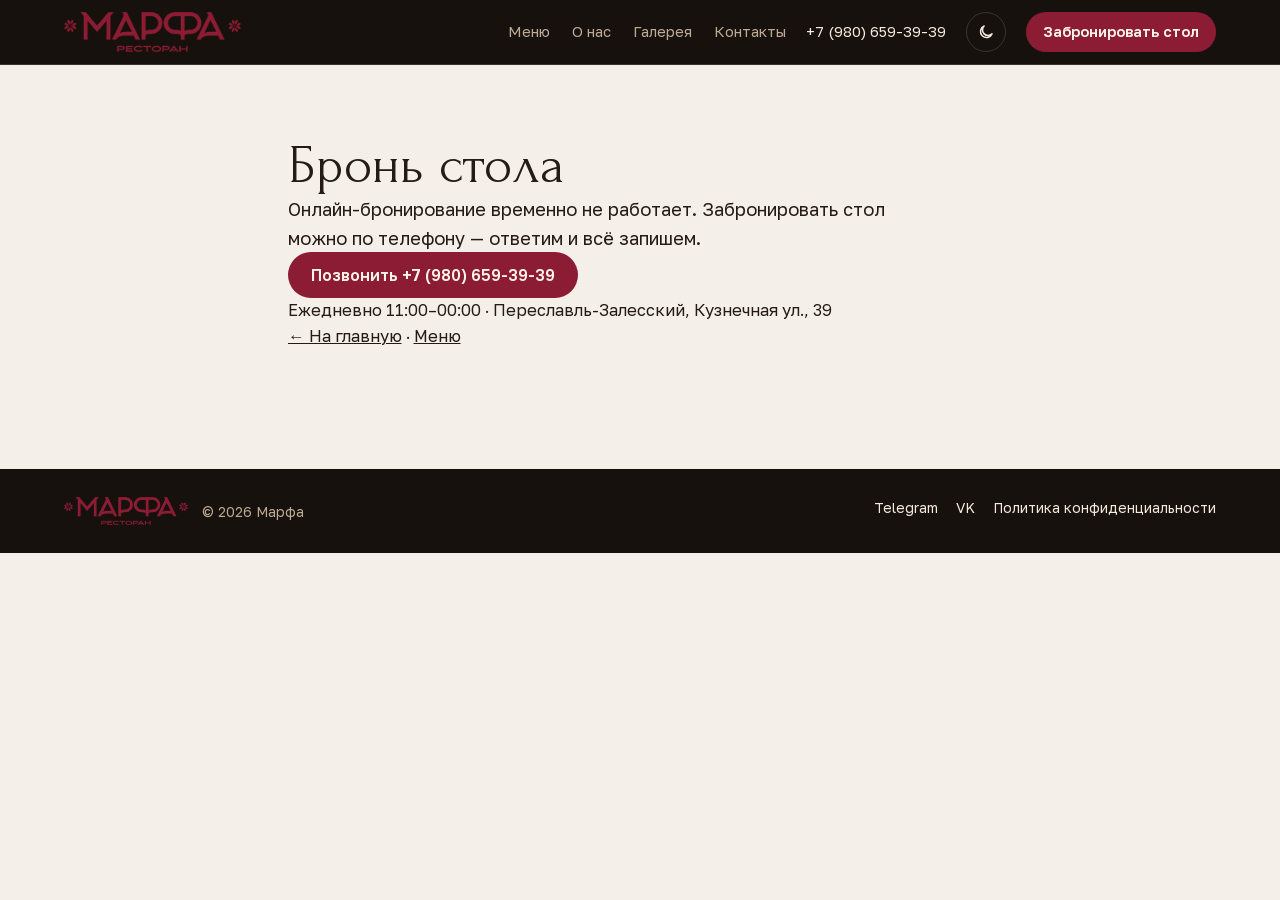
==== booking/index.html @ 9d254a79 "Временная статическая версия marfapro.ru (сервер Beget недоступен) Co-Authored-By: Claude Opus 5.5 <" ====
<!doctype html>
<html lang="ru" data-src="direct">
<head>
<meta charset="utf-8">
<meta name="viewport" content="width=device-width, initial-scale=1, viewport-fit=cover">
<title>Бронь стола — Марфа</title>
<meta name="description" content="Как ресторан «Марфа» обрабатывает персональные данные гостей при бронировании столов на сайте marfapro.ru.">
<link rel="canonical" href="https://marfapro.ru/privacy">
<meta property="og:type" content="restaurant">
<meta property="og:site_name" content="Марфа">
<meta property="og:title" content="Политика обработки персональных данных — «Марфа»">
<meta property="og:description" content="Как ресторан «Марфа» обрабатывает персональные данные гостей при бронировании столов на сайте marfapro.ru.">
<meta property="og:image" content="https://marfapro.ru/static/img/og-restoran.jpg">
<meta property="og:image:width" content="1200">
<meta property="og:image:height" content="630">
<meta property="og:locale" content="ru_RU">
<meta name="twitter:card" content="summary_large_image">
<meta name="theme-color" content="#17110d">
<link rel="icon" type="image/png" sizes="32x32" href="/icons/favicon-32.png">
<link rel="apple-touch-icon" href="/icons/apple-touch-icon.png">
<link rel="preload" href="/static/fonts/Forum-cyrillic.woff2" as="font" type="font/woff2" crossorigin>
<link rel="stylesheet" href="/static/fonts/fonts.css">
<link rel="stylesheet" href="/static/site.css?v=1792269939">
<script>try { const t = localStorage.getItem('marfa-theme'); if (t) document.documentElement.dataset.theme = t; } catch (e) {}</script>
</head>
<body>
<header class="top">
  <div class="wrap">
    <a class="logo" href="/" aria-label="Ресторан Марфа — на главную"><img src="/static/img/logo-restoran-brand-96.png" srcset="/static/img/logo-restoran-brand-96.png 1x, /static/img/logo-restoran-brand-192.png 2x" alt="Ресторан Марфа" width="177" height="40"></a>
    <nav class="nav" aria-label="Разделы">
<a href="/menu">Меню</a>      <a href="/#about">О нас</a>
      <a href="/#gallery">Галерея</a>
      <a href="/#contacts">Контакты</a>
    </nav>
    <a class="phone" href="tel:+79806593939">+7 (980) 659-39-39</a>
    <button type="button" class="theme-btn" id="theme-btn" aria-label="Сменить тему: светлая или тёмная" title="Светлая / тёмная тема">
      <svg class="i-sun" viewBox="0 0 24 24" width="18" height="18" aria-hidden="true"><circle cx="12" cy="12" r="4.5" fill="none" stroke="currentColor" stroke-width="2"/><path d="M12 2v2.5M12 19.5V22M2 12h2.5M19.5 12H22M4.9 4.9l1.8 1.8M17.3 17.3l1.8 1.8M4.9 19.1l1.8-1.8M17.3 6.7l1.8-1.8" stroke="currentColor" stroke-width="2" stroke-linecap="round"/></svg>
      <svg class="i-moon" viewBox="0 0 24 24" width="18" height="18" aria-hidden="true"><path d="M20 14.5A8 8 0 1 1 9.5 4a6.5 6.5 0 0 0 10.5 10.5z" fill="none" stroke="currentColor" stroke-width="2" stroke-linejoin="round"/></svg>
    </button>
    <a class="btn btn-brand" href="/booking"><span class="b-long">Забронировать стол</span><span class="b-short">Бронь стола</span></a>
  </div>
  <nav class="subnav" aria-label="Разделы">
<a href="/menu">Меню</a>    <a href="/#about">О нас</a>
    <a href="/#gallery">Галерея</a>
    <a href="/#contacts">Контакты</a>
    <a href="tel:+79806593939">Позвонить</a>
  </nav>
</header>
<main class="wrap page"><div style="max-width:640px;padding:24px 0 48px">
<h1>Бронь стола</h1>
<p style="font-size:1.15em">Онлайн-бронирование временно не работает. Забронировать стол можно по телефону — ответим и всё запишем.</p>
<p><a class="btn btn-brand" href="tel:+79806593939">Позвонить +7 (980) 659-39-39</a></p>
<p>Ежедневно 11:00–00:00 · Переславль-Залесский, Кузнечная ул., 39</p>
<p><a href="/">← На главную</a> · <a href="/menu">Меню</a></p>
</div></main>
<script>
  // Светлая / тёмная тема: выбор хранится на устройстве (общий с кабинетом), без выбора — как в системе
  (function () {
    const KEY = 'marfa-theme', root = document.documentElement, btn = document.getElementById('theme-btn');
    const sys = matchMedia('(prefers-color-scheme: dark)');
    const dark = () => root.dataset.theme ? root.dataset.theme === 'dark' : sys.matches;
    const sync = () => { btn.classList.toggle('is-dark', dark()); btn.setAttribute('aria-pressed', String(dark())); };
    btn.addEventListener('click', () => {
      const t = dark() ? 'light' : 'dark';
      root.dataset.theme = t;
      try { localStorage.setItem(KEY, t); } catch (e) {}
      sync();
    });
    sys.addEventListener('change', sync);
    sync();
  })();
</script>
<script>
  // Меню кабинета под именем: закрывается по клику мимо и по Esc
  (function () {
    const m = document.getElementById('me-menu'); if (!m) return;
    document.addEventListener('click', (e) => { if (m.open && !m.contains(e.target)) m.open = false; });
    document.addEventListener('keydown', (e) => { if (e.key === 'Escape' && m.open) { m.open = false; m.querySelector('summary').focus(); } });
  })();
</script>
<script>
  // Откуда пришёл гость (метки UTM и группа источника): запоминаем на время визита во вкладке и добавляем к ссылкам на бронь,
  // чтобы на странице «Источники» было видно, откуда пришла заявка. Модуль брони эти параметры не читает.
  (function () {
    const KEYS = ['utm_source', 'utm_medium', 'utm_campaign'];
    let tags = null, src = document.documentElement.dataset.src || '';
    try {
      const q = new URLSearchParams(location.search);
      if (q.get('utm_source')) { tags = {}; KEYS.forEach(k => { if (q.get(k)) tags[k] = q.get(k); }); sessionStorage.setItem('marfa-utm', JSON.stringify(tags)); }
      else if (!src) tags = JSON.parse(sessionStorage.getItem('marfa-utm') || 'null');
      if (src) { sessionStorage.setItem('marfa-src', src); if (!q.get('utm_source')) sessionStorage.removeItem('marfa-utm'); }
      else src = sessionStorage.getItem('marfa-src') || '';
      // Сразу на странице брони: источник — в адрес страницы (без перезагрузки), чтобы заявка его знала
      if (src && location.pathname === '/booking' && !q.get('src')) { q.set('src', src); history.replaceState(null, '', '/booking?' + q); }
    } catch (e) {}
    const p = new URLSearchParams(tags || {});
    if (src) p.set('src', src);
    if (![...p].length) return;
    document.querySelectorAll('a[href="/booking"]').forEach(a => { a.href = '/booking?' + p; });
  })();
</script>
<footer class="foot">
  <div class="wrap">
    <span class="foot-brand"><img src="/static/img/logo-restoran-brand-96.png" alt="Ресторан Марфа" width="124" height="28" loading="lazy">© 2026 Марфа</span>
    <nav aria-label="Ссылки">
<a href="https://t.me/marfa_pz" rel="noopener" target="_blank">Telegram</a><a href="https://vk.ru/marfa_pz" rel="noopener" target="_blank">VK</a>      <a href="/privacy">Политика конфиденциальности</a>
    </nav>
  </div>
</footer>
</body>
</html>
---- static/fonts/fonts.css ----
/* Шрифты хранятся на нашем сервере: быстрее, и адреса посетителей не уходят в Google */
@font-face { font-family: 'Forum'; font-style: normal; font-weight: 400; font-display: swap; src: url(/static/fonts/Forum-cyrillic.woff2) format('woff2'); unicode-range: U+0301, U+0400-045F, U+0490-0491, U+04B0-04B1, U+2116; }
@font-face { font-family: 'Forum'; font-style: normal; font-weight: 400; font-display: swap; src: url(/static/fonts/Forum-latin.woff2) format('woff2'); unicode-range: U+0000-00FF, U+0131, U+0152-0153, U+02BB-02BC, U+02C6, U+02DA, U+02DC, U+0304, U+0308, U+0329, U+2000-206F, U+20AC, U+2122, U+2191, U+2193, U+2212, U+2215, U+FEFF, U+FFFD; }
@font-face { font-family: 'Golos Text'; font-style: normal; font-weight: 400 700; font-display: swap; src: url(/static/fonts/GolosText-cyrillic.woff2) format('woff2'); unicode-range: U+0301, U+0400-045F, U+0490-0491, U+04B0-04B1, U+2116; }
@font-face { font-family: 'Golos Text'; font-style: normal; font-weight: 400 700; font-display: swap; src: url(/static/fonts/GolosText-latin.woff2) format('woff2'); unicode-range: U+0000-00FF, U+0131, U+0152-0153, U+02BB-02BC, U+02C6, U+02DA, U+02DC, U+0304, U+0308, U+0329, U+2000-206F, U+20AC, U+2122, U+2191, U+2193, U+2212, U+2215, U+FEFF, U+FFFD; }
---- static/site.css ----
/* Публичный сайт «Марфа». Тёплая «печная» гамма вокруг бордового из значка, светлая и тёмная темы. */
:root {
  --bg: #f4efe8; --surface: #fffbf5; --sunk: #ebe3d8; --fg: #241b15; --muted: #74675a; --line: #e0d5c7;
  --brand: #8c1c34; --brand-ink: #fbf3ea; --brass: #94702f;
  --ink: #17110d; --ink-2: #221913; --ink-fg: #f3e9dc; --ink-muted: #bcaa94; --ink-line: rgba(243, 233, 220, .16);
  --font-display: "Forum", "Times New Roman", serif;
  --font-body: "Golos Text", -apple-system, "Segoe UI", Roboto, Arial, sans-serif;
  --r: 12px;
  --gutter: max(16px, env(safe-area-inset-left, 0px));
  --gutter-r: max(16px, env(safe-area-inset-right, 0px));
  color-scheme: light;
}
@media (prefers-color-scheme: dark) { :root:not([data-theme="light"]) {
  --bg: #13100d; --surface: #1c1713; --sunk: #251f19; --fg: #efe5d8; --muted: #a8998a; --line: #342b23;
  --brand: #d66b7e; --brand-ink: #1a110e; --brass: #cfa65f; color-scheme: dark; } }
:root[data-theme="dark"] {
  --bg: #13100d; --surface: #1c1713; --sunk: #251f19; --fg: #efe5d8; --muted: #a8998a; --line: #342b23;
  --brand: #d66b7e; --brand-ink: #1a110e; --brass: #cfa65f; color-scheme: dark; }

*, *::before, *::after { box-sizing: border-box; }
html { -webkit-text-size-adjust: 100%; scroll-behavior: smooth; scroll-padding-top: 5rem; }
body { margin: 0; background: var(--bg); color: var(--fg); font-family: var(--font-body); font-size: 16px; line-height: 1.55; }
img { max-width: 100%; display: block; }
[hidden] { display: none !important; }
a { color: inherit; }
h1, h2, h3 { font-family: var(--font-display); font-weight: 400; margin: 0; text-wrap: balance; letter-spacing: .005em; line-height: 1.08; }
p { margin: 0; }
:focus-visible { outline: 2px solid var(--brass); outline-offset: 3px; border-radius: 4px; }
.wrap { max-width: 74rem; margin-inline: auto; padding-left: var(--gutter); padding-right: var(--gutter-r); }
.eyebrow { font-size: 12.5px; letter-spacing: .16em; text-transform: uppercase; color: var(--brass); font-weight: 600; }
.muted { color: var(--muted); }
@media (prefers-reduced-motion: reduce) { html { scroll-behavior: auto; } * { transition: none !important; animation: none !important; } }

/* Кнопки */
.btn { display: inline-flex; align-items: center; justify-content: center; gap: 8px; min-height: 46px; padding: 0 22px; border-radius: 999px;
  border: 1px solid transparent; font: inherit; font-weight: 600; font-size: 15.5px; text-decoration: none; cursor: pointer; white-space: nowrap; }
.btn-brand { background: #8c1c34; color: #fbf3ea; }
.btn-brand:hover { background: #a3233f; }
.btn-ghost { border-color: var(--ink-line); color: var(--ink-fg); }
.btn-ghost:hover { border-color: var(--ink-muted); }
.btn-line { border-color: var(--line); color: var(--fg); background: var(--surface); }
.btn-line:hover { border-color: var(--muted); }

/* Шапка */
.top { position: sticky; top: 0; z-index: 30; background: var(--ink); color: var(--ink-fg); padding-top: env(safe-area-inset-top, 0px);
  border-bottom: 1px solid var(--ink-line); }
.top .wrap { display: flex; align-items: center; gap: 20px; min-height: 64px; }
.logo { display: inline-flex; align-items: center; flex: none; }
.logo img { height: 40px; width: auto; }
@media (max-width: 26rem) { .logo img { height: 30px; } }
.nav { display: flex; gap: 22px; margin-left: auto; font-size: 15px; }
.nav a { color: var(--ink-muted); text-decoration: none; }
.nav a:hover, .nav a[aria-current="page"] { color: var(--ink-fg); }
.top .phone { color: var(--ink-fg); text-decoration: none; font-variant-numeric: tabular-nums; white-space: nowrap; font-size: 15px; }
.top .btn { min-height: 40px; padding: 0 16px; font-size: 14.5px; }
.subnav { display: none; }
@media (max-width: 56rem) {
  .nav, .top .phone { display: none; }
  .top .btn { margin-left: auto; }
  .subnav { display: flex; gap: 6px; overflow-x: auto; padding: 0 var(--gutter-r) 10px var(--gutter); scrollbar-width: none; }
  .subnav::-webkit-scrollbar { display: none; }
  .subnav a { flex: none; color: var(--ink-muted); text-decoration: none; font-size: 14px; padding: 5px 12px; border: 1px solid var(--ink-line); border-radius: 999px; }
  .subnav a[aria-current="page"] { color: var(--ink-fg); border-color: var(--ink-muted); }
}

/* Первый экран */
.hero { background: var(--ink); color: var(--ink-fg); }
.hero .wrap { display: grid; grid-template-columns: minmax(0, 1fr) minmax(0, 1.05fr); gap: 40px; align-items: center; padding-block: 44px 56px; }
.hero h1 { font-size: clamp(42px, 6.2vw, 76px); margin-top: 14px; }
.hero .lead { color: var(--ink-muted); font-size: 18px; max-width: 32ch; margin-top: 16px; }
.hero .actions { display: flex; gap: 10px; flex-wrap: wrap; margin-top: 26px; }
.facts { display: flex; flex-wrap: wrap; gap: 14px 30px; margin-top: 32px; padding-top: 22px; border-top: 1px solid var(--ink-line); font-size: 13.5px; color: var(--ink-muted); }
.facts b { display: block; font-family: var(--font-display); font-weight: 400; font-size: 24px; color: var(--ink-fg); line-height: 1.2; font-variant-numeric: tabular-nums; }
.collage { display: grid; grid-template-columns: 1.25fr 1fr; grid-template-rows: 1fr 1fr; gap: 12px; aspect-ratio: 1 / 1; max-width: 100%; }
.collage figure { margin: 0; overflow: hidden; border-radius: var(--r); background: var(--ink-2); }
.collage figure:first-child { grid-row: 1 / 3; }
.collage img { width: 100%; height: 100%; object-fit: cover; }
@media (max-width: 56rem) {
  .hero .wrap { grid-template-columns: 1fr; gap: 28px; padding-block: 28px 36px; }
  .collage { aspect-ratio: 4 / 3; }
}

/* Секции */
.section { padding-block: 64px; }
.section + .section { padding-top: 0; }
.section-head { display: flex; justify-content: space-between; align-items: end; gap: 16px 24px; flex-wrap: wrap; margin-bottom: 26px; }
.section-head h2 { font-size: clamp(32px, 4.4vw, 50px); margin-top: 8px; }
@media (max-width: 40rem) { .section { padding-block: 44px; } }

/* Хиты */
.hits { display: grid; grid-template-columns: repeat(3, minmax(0, 1fr)); gap: 18px; }
.hit { display: grid; gap: 12px; }
.hit figure { margin: 0; overflow: hidden; border-radius: var(--r); aspect-ratio: 4 / 5; background: var(--sunk); }
.hit img { width: 100%; height: 100%; object-fit: cover; transition: transform .6s ease; }
.hit:hover img { transform: scale(1.03); }
.hit h3 { font-size: 26px; }
.hit .price { color: var(--muted); font-variant-numeric: tabular-nums; }
@media (max-width: 40rem) {
  .hits { grid-auto-flow: column; grid-template-columns: none; grid-auto-columns: 72%; overflow-x: auto; scroll-snap-type: x mandatory;
    margin-right: calc(-1 * var(--gutter-r)); padding-right: var(--gutter-r); scrollbar-width: none; }
  .hits::-webkit-scrollbar { display: none; }
  .hit { scroll-snap-align: start; }
}

/* О ресторане */
.about { display: grid; grid-template-columns: minmax(0, 1.1fr) minmax(0, 1fr); gap: 40px; align-items: center; }
.about .text { display: grid; gap: 18px; }
.about .text p { font-size: 18px; max-width: 46ch; }
.about figure { margin: 0; border-radius: var(--r); overflow: hidden; aspect-ratio: 4 / 5; max-height: 34rem; }
.about figure img { width: 100%; height: 100%; object-fit: cover; }
.tags { display: flex; flex-wrap: wrap; gap: 8px; }
.tags span { border: 1px solid var(--line); background: var(--surface); border-radius: 999px; padding: 6px 14px; font-size: 14px; }
@media (max-width: 56rem) { .about { grid-template-columns: 1fr; } .about figure { aspect-ratio: 4 / 3; } }

/* Галерея */
.gallery { display: grid; grid-template-columns: repeat(4, minmax(0, 1fr)); grid-auto-rows: 15rem; gap: 12px; }
.gallery figure { margin: 0; overflow: hidden; border-radius: var(--r); background: var(--sunk); position: relative; }
.gallery figure:nth-child(6n + 1) { grid-column: span 2; grid-row: span 2; }
.gallery img { width: 100%; height: 100%; object-fit: cover; }
.gallery figcaption { position: absolute; left: 0; right: 0; bottom: 0; padding: 24px 12px 10px; font-size: 13.5px; color: #f3e9dc;
  background: linear-gradient(transparent, rgba(0, 0, 0, .55)); }
@media (max-width: 56rem) { .gallery { grid-template-columns: repeat(2, minmax(0, 1fr)); grid-auto-rows: 11rem; } }

/* Контакты */
.contacts { display: grid; grid-template-columns: minmax(0, .9fr) minmax(0, 1.1fr); gap: 28px; align-items: stretch; }
.card { background: var(--surface); border: 1px solid var(--line); border-radius: var(--r); padding: 26px; display: grid; gap: 18px; align-content: start; }
.kv { display: grid; grid-template-columns: 7rem minmax(0, 1fr); gap: 10px 14px; margin: 0; }
.kv dt { color: var(--muted); }
.kv dd { margin: 0; }
.kv a { text-decoration: none; border-bottom: 1px solid var(--line); }
.socials { display: flex; flex-wrap: wrap; gap: 8px; }
.map { min-height: 22rem; border-radius: var(--r); overflow: hidden; border: 1px solid var(--line); background: var(--sunk); }
.map iframe { width: 100%; height: 100%; min-height: 22rem; border: 0; display: block; }
@media (max-width: 56rem) { .contacts { grid-template-columns: 1fr; } }
@media (max-width: 30rem) { .kv { grid-template-columns: 1fr; gap: 2px; } .kv dd { margin-bottom: 10px; } }

/* Меню */
.menu-head { background: var(--ink); color: var(--ink-fg); }
.menu-head .wrap { padding-block: 36px 30px; display: grid; gap: 10px; }
.menu-head h1 { font-size: clamp(40px, 6vw, 64px); }
.menu-head p { color: var(--ink-muted); }
.cats { position: sticky; top: calc(64px + env(safe-area-inset-top, 0px)); z-index: 20; background: var(--bg); border-bottom: 1px solid var(--line); }
.cats .wrap { display: flex; gap: 6px; overflow-x: auto; padding-block: 10px; scrollbar-width: none; }
.cats .wrap::-webkit-scrollbar { display: none; }
.cats a { flex: none; text-decoration: none; padding: 7px 14px; border-radius: 999px; border: 1px solid var(--line); background: var(--surface); font-size: 14.5px; }
.cats a.on { background: var(--fg); color: var(--bg); border-color: var(--fg); }
@media (max-width: 56rem) { .cats { top: calc(104px + env(safe-area-inset-top, 0px)); } }
.menu-cat { padding-block: 40px 8px; scroll-margin-top: 9rem; }
.menu-cat h2 { font-size: clamp(30px, 4vw, 42px); }
.menu-cat .note { color: var(--muted); margin-top: 4px; }
.dishes { display: grid; grid-template-columns: repeat(auto-fill, minmax(min(100%, 16rem), 1fr)); gap: 26px 20px; margin-top: 22px; }
.dish { display: grid; gap: 10px; align-content: start; }
.dish figure { margin: 0; border-radius: var(--r); overflow: hidden; aspect-ratio: 4 / 5; background: var(--sunk); }
.dish img { width: 100%; height: 100%; object-fit: cover; }
.dish .t { display: flex; justify-content: space-between; align-items: baseline; gap: 12px; }
.dish h3 { font-size: 23px; }
.price { font-variant-numeric: tabular-nums; font-weight: 600; white-space: nowrap; }
.dish p { color: var(--muted); font-size: 14.5px; }
.dish .w { color: var(--muted); font-size: 13px; }
@media (max-width: 40rem) {
  .dishes { grid-template-columns: repeat(2, minmax(0, 1fr)); gap: 22px 12px; }
  .dish h3 { font-size: 19px; }
  .dish .t { display: grid; gap: 2px; }
  .dish p { font-size: 13.5px; }
}
.badge { justify-self: start; font-size: 11.5px; letter-spacing: .1em; text-transform: uppercase; color: var(--brass); font-weight: 600; }
.plain { list-style: none; margin: 22px 0 0; padding: 0; display: grid; grid-template-columns: repeat(auto-fill, minmax(min(100%, 22rem), 1fr)); gap: 0 36px; }
.plain li { display: grid; grid-template-columns: minmax(0, 1fr) auto; gap: 2px 16px; padding: 14px 0; border-bottom: 1px solid var(--line); }
.plain b { font-weight: 500; }
.plain p { grid-column: 1 / -1; color: var(--muted); font-size: 14.5px; }

/* Простые страницы */
.page { padding-block: 48px 72px; display: grid; gap: 18px; max-width: 46rem; }
.page h1 { font-size: clamp(36px, 5vw, 54px); }
.page h2 { font-size: 26px; margin-top: 18px; }
.page p, .page li { font-size: 16.5px; }

/* Подвал */
.foot { background: var(--ink); color: var(--ink-muted); font-size: 14px; padding-bottom: env(safe-area-inset-bottom, 0px); }
.foot .wrap { display: flex; justify-content: space-between; gap: 14px 28px; flex-wrap: wrap; padding-block: 28px; }
.foot a { color: var(--ink-fg); text-decoration: none; }
.foot nav { display: flex; gap: 18px; flex-wrap: wrap; }
.foot .legal { flex-basis: 100%; order: 3; font-size: 12.5px; max-width: 70ch; opacity: .85; }
.foot-brand { display: inline-flex; align-items: center; gap: 14px; flex-wrap: wrap; }
.foot-brand img { height: 28px; width: auto; }

/* Бронирование (booking_form.html, booking.js) */
:root { --ok: #2e7a4c; --warn: #9c650f; --bad: #ad3f2c; --info: #2f5fae; }
@media (prefers-color-scheme: dark) { :root:not([data-theme="light"]) { --ok: #6cc28f; --warn: #e0a64a; --bad: #e8826f; --info: #7aa7e8; } }
:root[data-theme="dark"] { --ok: #6cc28f; --warn: #e0a64a; --bad: #e8826f; --info: #7aa7e8; }
.bk { padding-block: 32px 64px; display: grid; gap: 22px; }
.bk-head { display: grid; gap: 8px; max-width: 46rem; }
.bk-head h1 { font-size: clamp(36px, 5vw, 54px); }
.bk-note { background: var(--sunk); border-radius: var(--r); padding: 10px 14px; font-size: 14px; }
.bk-grid { display: grid; grid-template-columns: minmax(0, 1fr) 20rem; gap: 20px; align-items: start; }
.bk-main { display: grid; gap: 16px; min-width: 0; }
.bk-card { background: var(--surface); border: 1px solid var(--line); border-radius: var(--r); padding: 20px; display: grid; gap: 16px; min-width: 0; }
.bk-card h2 { font-size: 26px; }
.bk-row { display: flex; justify-content: space-between; align-items: baseline; gap: 8px 16px; flex-wrap: wrap; }
.bk-field { display: grid; gap: 7px; min-width: 0; }
.bk-label { font-size: 13.5px; color: var(--muted); font-weight: 500; }
.bk-days { display: flex; gap: 6px; overflow-x: auto; padding-bottom: 4px; scrollbar-width: thin; }
.bk-day { flex: none; width: 3.6rem; border: 1px solid var(--line); background: var(--bg); color: var(--fg); border-radius: 10px; padding: 7px 0; line-height: 1.2; font: inherit; cursor: pointer; }
.bk-day small { display: block; font-size: 11.5px; color: var(--muted); }
.bk-day b { font-size: 18px; font-weight: 600; }
.bk-day[aria-checked="true"] { background: var(--brand); border-color: var(--brand); color: var(--brand-ink); }
.bk-day[aria-checked="true"] small { color: inherit; opacity: .85; }
.bk-stepper { display: inline-flex; align-items: center; border: 1px solid var(--line); border-radius: 999px; overflow: hidden; justify-self: start; }
.bk-stepper button { width: 46px; height: 44px; border: 0; background: var(--bg); color: var(--fg); font-size: 20px; cursor: pointer; }
.bk-stepper button:disabled { opacity: .35; cursor: default; }
.bk-stepper output { min-width: 6.5rem; text-align: center; font-weight: 600; }
.bk-slots { display: grid; grid-template-columns: repeat(auto-fill, minmax(4.6rem, 1fr)); gap: 6px; }
.bk-slots p { grid-column: 1 / -1; }
.bk-slot { border: 1px solid var(--line); background: var(--bg); color: var(--fg); border-radius: 9px; padding: 9px 0; font: inherit; font-variant-numeric: tabular-nums; cursor: pointer; }
.bk-slot:disabled { opacity: .4; text-decoration: line-through; cursor: not-allowed; }
.bk-slot[aria-checked="true"] { background: var(--brand); border-color: var(--brand); color: var(--brand-ink); font-weight: 600; }
.bk-legend { display: flex; gap: 14px; flex-wrap: wrap; font-size: 13px; color: var(--muted); }
.bk-legend i { display: inline-block; width: 11px; height: 11px; border-radius: 3px; margin-right: 5px; vertical-align: -1px; }
.lg-free { border: 2px solid var(--ok); } .lg-busy { background: var(--line); } .lg-small { border: 1.5px dashed var(--muted); }
.bk-floor { width: 100%; height: auto; display: block; background: var(--sunk); border-radius: 10px; }
.bk-floor text { font-family: var(--font-body); font-size: 26px; font-weight: 600; fill: var(--fg); pointer-events: none; }
.bk-floor text.seats { font-size: 15px; font-weight: 400; fill: var(--muted); }
.bk-floor .chair { fill: var(--line); }
.bk-floor .top { stroke-width: 2.5; }
.bk-floor .free .top { fill: var(--surface); stroke: var(--ok); }
.bk-floor .free, .bk-floor .sel { cursor: pointer; }
.bk-floor .free:hover .top { fill: var(--bg); }
.bk-floor .busy .top { fill: var(--line); stroke: var(--line); }
.bk-floor .busy text { fill: var(--muted); }
.bk-floor .small .top { fill: var(--surface); stroke: var(--muted); stroke-dasharray: 6 5; }
.bk-floor .small text { fill: var(--muted); }
.bk-floor .sel .top { fill: var(--brand); stroke: var(--brand); }
.bk-floor .sel .chair { fill: var(--brand); opacity: .55; }
.bk-floor .sel text { fill: var(--brand-ink); }
.bk-floor g:focus-visible { outline: none; }
.bk-floor g:focus-visible .top { stroke: var(--brass); stroke-width: 5; }
.bk-two { display: grid; grid-template-columns: 1fr 1fr; gap: 12px; }
.bk-card input, .bk-card textarea { font: inherit; font-size: 16px; padding: 11px 12px; border: 1px solid var(--line); border-radius: 9px; background: var(--bg); color: var(--fg); width: 100%; }
.bk-hp { position: absolute; left: -9999px; width: 1px; height: 1px; overflow: hidden; }
.bk-check { display: flex; gap: 9px; align-items: flex-start; font-size: 14px; color: var(--muted); }
.bk-check input { width: 18px; height: 18px; margin-top: 2px; flex: none; }
.bk-summary { position: sticky; top: calc(80px + env(safe-area-inset-top, 0px)); }
.bk-summary dl { display: grid; grid-template-columns: auto 1fr; gap: 8px 14px; margin: 0; }
.bk-summary dt { color: var(--muted); } .bk-summary dd { margin: 0; text-align: right; font-weight: 500; }
.bk-submit { width: 100%; }
.bk-submit:disabled { opacity: .45; cursor: not-allowed; }
.bk-small { font-size: 13px; }
.bk-error { color: var(--bad); font-size: 14.5px; }
.bk-ok { color: var(--ok); }
.bk-done { border-color: var(--ok); max-width: 40rem; }
.bk-done .btn { justify-self: start; }
.bk-pill { display: inline-flex; align-items: center; gap: 6px; border-radius: 999px; padding: 3px 11px; font-size: 13.5px; font-weight: 500; background: var(--sunk); }
.bk-pill::before { content: ""; width: 7px; height: 7px; border-radius: 50%; background: currentColor; }
.st-pending { color: var(--warn); } .st-confirmed { color: var(--info); } .st-arrived { color: var(--ok); }
.st-cancelled, .st-declined { color: var(--muted); } .st-noshow { color: var(--bad); }
@media (max-width: 56rem) {
  .bk-grid { grid-template-columns: 1fr; }
  .bk-summary { position: sticky; bottom: 0; top: auto; z-index: 10; border-radius: var(--r) var(--r) 0 0; padding-bottom: max(16px, env(safe-area-inset-bottom, 0px));
    box-shadow: 0 -6px 20px rgba(0, 0, 0, .12); gap: 10px; }
  .bk-summary dl { grid-template-columns: repeat(4, auto); gap: 2px 10px; font-size: 13.5px; }
  .bk-summary dt { grid-row: 1; } .bk-summary dd { grid-row: 2; text-align: left; }
  .bk-summary .eyebrow, .bk-small { display: none; }
}
@media (max-width: 30rem) { .bk-two { grid-template-columns: 1fr; } .bk-card { padding: 16px; } }

/* Частые вопросы */
.faq { display: grid; gap: 8px; max-width: 52rem; }
.faq details { background: var(--surface); border: 1px solid var(--line); border-radius: var(--r); padding: 4px 18px; }
.faq summary { cursor: pointer; padding: 12px 0; font-weight: 600; font-size: 17px; list-style-position: outside; }
.faq details p { padding: 0 0 14px; color: var(--muted); max-width: 60ch; }

/* Плашка согласия на Яндекс Метрику */
.consent-bar { position: fixed; left: 0; right: 0; bottom: 0; z-index: 40; background: var(--surface); border-top: 1px solid var(--line);
  box-shadow: 0 -6px 20px rgba(0, 0, 0, .12); display: flex; gap: 12px 20px; align-items: center; justify-content: center; flex-wrap: wrap;
  padding: 12px var(--gutter-r) max(12px, env(safe-area-inset-bottom, 0px)) var(--gutter); font-size: 14px; }
.consent-bar p { max-width: 60ch; }
.consent-bar div { display: flex; gap: 8px; }
.consent-bar .btn { min-height: 40px; padding: 0 16px; }

/* Меню: разделы на подложке со значками, как в бумажном меню */
.menu-body { display: grid; gap: 18px; padding-top: 28px; }
.menu-group { font-size: clamp(34px, 4.6vw, 48px); margin-top: 18px; scroll-margin-top: 9rem; display: flex; align-items: center; gap: 16px; }
.menu-group::after { content: ""; flex: 1; height: 1px; background: var(--line); }
.menu-body .menu-cat { padding: 22px 24px 10px; background: var(--surface); border: 1px solid var(--line); border-radius: 16px; }
.menu-cat-head { display: flex; align-items: center; gap: 14px; }
.menu-cat-head h3 { font-size: clamp(26px, 3.2vw, 34px); }
.menu-cat-head .note { margin-top: 2px; }
.menu-ico { flex: none; display: grid; place-items: center; width: 48px; height: 48px; border-radius: 50%; color: var(--brand);
  background: var(--sunk); border: 1px solid var(--line); }
.menu-body .plain { margin-top: 12px; }
.menu-body .plain li:last-child { border-bottom: 0; }
.plain .badge { font-size: 10.5px; vertical-align: 2px; margin-left: 4px; }
.cats a { display: inline-flex; align-items: center; gap: 6px; }
.cats a .mi { color: var(--brand); }
.cats a.on .mi { color: inherit; }
@media (max-width: 40rem) {
  .menu-body .menu-cat { padding: 16px 16px 6px; border-radius: 14px; }
  .menu-ico { width: 40px; height: 40px; }
  .menu-ico .mi { width: 22px; height: 22px; }
}

/* Кнопка темы в шапке: в тёмной теме показываем солнце (переключить на светлую), в светлой — луну */
.theme-btn { flex: none; display: inline-grid; place-items: center; width: 40px; height: 40px; padding: 0; border-radius: 50%;
  border: 1px solid var(--ink-line); background: transparent; color: var(--ink-fg); cursor: pointer; }
.theme-btn:hover { border-color: var(--ink-muted); }
.theme-btn .i-sun { display: none; }
.theme-btn.is-dark .i-sun { display: block; } .theme-btn.is-dark .i-moon { display: none; }
@media (max-width: 56rem) { .top .theme-btn { margin-left: auto; } .top .theme-btn ~ .btn { margin-left: 0; } }
.b-short { display: none; }
@media (max-width: 26rem) {
  .top .wrap { gap: 10px; }
  .theme-btn { width: 36px; height: 36px; }
  .top .btn { padding: 0 14px; }
  .top .b-long { display: none; } .top .b-short { display: inline; }
}

.test-strip { background: repeating-linear-gradient(135deg, #f0c24b 0 14px, #e9b52f 14px 28px); color: #241b15; text-align: center;
  font-size: 13px; font-weight: 600; padding: 4px max(16px, env(safe-area-inset-right, 0px)) 4px max(16px, env(safe-area-inset-left, 0px)); }

/* Вход в кабинет */
.auth { padding-block: 32px 56px; display: grid; justify-items: center; }
.auth-card { width: min(100%, 25rem); background: var(--surface); border: 1px solid var(--line); border-radius: 16px; padding: 26px;
  display: grid; gap: 16px; }
.auth-card h1 { font-size: 34px; }
.auth-card form { display: grid; gap: 14px; }
.auth-card label { display: grid; gap: 6px; font-size: 14px; color: var(--muted); }
.auth-card input { font: inherit; font-size: 16px; color: var(--fg); background: var(--bg); border: 1px solid var(--line); border-radius: 10px; padding: 11px 12px; width: 100%; }
.auth-card input:focus-visible { outline: 2px solid var(--brass); outline-offset: 1px; }
.auth-card .code { font-size: 24px; letter-spacing: .3em; text-align: center; font-variant-numeric: tabular-nums; }
.auth-card .btn { width: 100%; }
.auth-steps { display: flex; gap: 8px; font-size: 13px; color: var(--muted); }
.auth-steps b { color: var(--fg); }
.auth-note { font-size: 13.5px; color: var(--muted); }
.auth-ok { font-size: 14px; color: var(--fg); background: var(--sunk); border-radius: 10px; padding: 10px 12px; }
.auth-err { font-size: 14px; color: #a3233f; background: var(--sunk); border-radius: 10px; padding: 10px 12px; }
:root[data-theme="dark"] .auth-err { color: #e57b8e; }
@media (prefers-color-scheme: dark) { :root:not([data-theme="light"]) .auth-err { color: #e57b8e; } }
.auth-alt { display: grid; gap: 8px; font-size: 13.5px; color: var(--muted); border-top: 1px solid var(--line); padding-top: 14px; }
.auth-alt button { font: inherit; color: var(--fg); background: none; border: 0; padding: 0; text-decoration: underline; cursor: pointer; text-align: left; }

/* Компактный первый экран: меньше пустых отступов, фото и факты видны сразу; на телефоне фото — лентой */
.hero .wrap { padding-block: 28px 34px; gap: 32px; grid-template-columns: minmax(0, 1fr) minmax(0, 1.1fr); }
.hero h1 { font-size: clamp(38px, 4.8vw, 62px); margin-top: 8px; }
.hero .lead { font-size: 17px; margin-top: 10px; max-width: 40ch; }
.hero .actions { margin-top: 18px; }
.facts { margin-top: 20px; padding-top: 14px; gap: 10px 26px; }
.facts b { font-size: 21px; }
.collage { aspect-ratio: 16 / 11; }
.section { padding-block: 48px; }
.section-head { margin-bottom: 18px; }
.section-head h2 { font-size: clamp(30px, 3.6vw, 44px); margin-top: 4px; }
@media (max-width: 56rem) {
  .hero .wrap { grid-template-columns: 1fr; gap: 18px; padding-block: 20px 22px; }
  .hero h1 { font-size: clamp(34px, 9vw, 44px); }
  .hero .lead { font-size: 16px; }
  .hero .actions { display: grid; grid-template-columns: 1fr 1fr; gap: 8px; margin-top: 16px; }
  .hero .actions .btn { padding: 0 12px; }
  .facts { display: grid; grid-template-columns: repeat(3, minmax(0, 1fr)); gap: 8px; margin-top: 16px; padding-top: 12px; font-size: 12.5px; }
  .facts b { font-size: 18px; }
  .collage { display: grid; grid-template-columns: none; grid-template-rows: none; grid-auto-flow: column; grid-auto-columns: 62%;
    aspect-ratio: auto; height: 10.5rem; overflow-x: auto; scroll-snap-type: x mandatory; scrollbar-width: none;
    margin-right: calc(-1 * var(--gutter-r)); padding-right: var(--gutter-r); }
  .collage::-webkit-scrollbar { display: none; }
  .collage figure { scroll-snap-align: start; }
  .collage figure:first-child { grid-row: auto; }
}
@media (max-width: 40rem) { .section { padding-block: 32px; } }

/* «Жизнь Марфы»: компактная лента — на компьютере 4 карточки в ряд, на телефоне листается пальцем */
.life .section-head { margin-bottom: 14px; }
.feed { display: grid; grid-template-columns: repeat(4, minmax(0, 1fr)); gap: 16px; }
.feed-all { grid-template-columns: repeat(auto-fill, minmax(min(100%, 16rem), 1fr)); }
.fcard { position: relative; display: grid; grid-template-rows: auto 1fr; background: var(--surface); border: 1px solid var(--line);
  border-radius: var(--r); overflow: hidden; min-width: 0; }
.fcard-img { margin: 0; position: relative; aspect-ratio: 4 / 3; max-width: 100%; background: var(--sunk); overflow: hidden; }
.fcard-img img, .fcard-img video { width: 100%; height: 100%; object-fit: cover; display: block; }
.fcard-play { position: absolute; inset: 50% auto auto 50%; width: 46px; height: 46px; margin: -23px 0 0 -23px; border-radius: 50%;
  background: rgba(23, 17, 13, .62); }
.fcard-play::after { content: ""; position: absolute; left: 18px; top: 14px; border-left: 14px solid #f3e9dc; border-top: 9px solid transparent; border-bottom: 9px solid transparent; }
.fcard-body { display: grid; gap: 6px; align-content: start; padding: 12px 14px 14px; }
.fcard-meta { display: flex; gap: 10px; flex-wrap: wrap; font-size: 12.5px; color: var(--muted); }
.fcard-cat { color: var(--brass); font-weight: 600; letter-spacing: .06em; text-transform: uppercase; font-size: 11.5px; }
.fcard h3 { font-size: 21px; line-height: 1.15; }
.fcard-text { font-size: 14.5px; color: var(--muted); display: -webkit-box; -webkit-line-clamp: 3; -webkit-box-orient: vertical; overflow: hidden; }
.fcard-src { font-size: 13px; margin-top: 2px; }
.fcard-src a { color: var(--fg); text-decoration: none; border-bottom: 1px solid var(--line); }
.fcard-src span { color: var(--muted); }
.fcard-owner { position: absolute; top: 8px; right: 8px; margin: 0; }
.fcard-owner button { font: inherit; font-size: 12.5px; padding: 4px 10px; border-radius: 999px; border: 0; cursor: pointer;
  background: rgba(23, 17, 13, .72); color: #f3e9dc; }
.owner-hint { background: var(--sunk); border-radius: 10px; padding: 10px 14px; }
.feed:not(.feed-all) .fcard:nth-child(n + 5) { display: none; }  /* на главной — один ряд; остальное на странице «Все новости» */
@media (max-width: 64rem) { .feed:not(.feed-all) { grid-template-columns: repeat(3, minmax(0, 1fr)); } .feed:not(.feed-all) .fcard:nth-child(n + 4) { display: none; } }
@media (max-width: 40rem) {
  .feed:not(.feed-all) { grid-template-columns: none; grid-auto-flow: column; grid-auto-columns: 78%; overflow-x: auto; scroll-snap-type: x mandatory;
    margin-right: calc(-1 * var(--gutter-r)); padding-right: var(--gutter-r); scrollbar-width: none; }
  .feed:not(.feed-all)::-webkit-scrollbar { display: none; }
  .feed:not(.feed-all) .fcard { scroll-snap-align: start; }
  .feed:not(.feed-all) .fcard:nth-child(n) { display: grid; }
  .fcard h3 { font-size: 19px; }
}

/* Кабинет в шапке: имя вошедшего, по нажатию — меню разделов. Гостям не видно (только «ЛК» в углу подвала) */
.me-menu { position: relative; flex: none; }
.me-menu > summary { list-style: none; display: inline-flex; align-items: center; gap: 8px; height: 40px; padding: 0 12px 0 4px; border-radius: 999px;
  border: 1px solid var(--ink-line); color: var(--ink-fg); cursor: pointer; font-size: 14.5px; user-select: none; }
.me-menu > summary::-webkit-details-marker { display: none; }
.me-menu > summary:hover, .me-menu[open] > summary { border-color: var(--ink-muted); }
.me-initial { display: inline-grid; place-items: center; width: 30px; height: 30px; border-radius: 50%; background: #8c1c34; color: #fbf3ea;
  font-family: var(--font-display); font-size: 17px; }
.me-name { max-width: 8rem; overflow: hidden; text-overflow: ellipsis; white-space: nowrap; }
.me-dot { min-width: 20px; height: 20px; padding: 0 6px; border-radius: 999px; background: var(--brass); color: var(--ink); font-size: 12px; font-weight: 600;
  display: inline-grid; place-items: center; font-variant-numeric: tabular-nums; }
.me-caret { color: var(--ink-muted); transition: transform .15s; }
.me-menu[open] .me-caret { transform: rotate(180deg); }
.me-drop { position: absolute; right: 0; top: calc(100% + 8px); z-index: 40; min-width: 15rem; max-width: calc(100vw - 32px); display: grid; padding: 8px;
  background: var(--surface); color: var(--fg); border: 1px solid var(--line); border-radius: 14px; box-shadow: 0 14px 40px rgba(23, 17, 13, .28); }
.me-head { padding: 6px 10px 8px; font-size: 12.5px; color: var(--muted); border-bottom: 1px solid var(--line); margin-bottom: 4px; }
.me-drop a, .me-drop button { display: block; width: 100%; text-align: left; padding: 9px 10px; border-radius: 8px; color: var(--fg); text-decoration: none;
  font: inherit; font-size: 15px; background: none; border: 0; cursor: pointer; }
.me-drop a:hover, .me-drop button:hover { background: var(--sunk); }
.me-drop form { margin: 4px 0 0; border-top: 1px solid var(--line); padding-top: 4px; }
.me-drop button { color: var(--muted); }
@media (max-width: 56rem) { .top .me-menu { margin-left: 0; } }
@media (max-width: 30rem) {
  /* на телефоне — только кружок с буквой; число новых материалов — значком на нём */
  .me-name, .me-caret { display: none; }
  .me-menu > summary { position: relative; padding: 3px; gap: 0; height: 36px; }
  .me-initial { width: 28px; height: 28px; }
  .me-dot { position: absolute; top: -4px; right: -6px; min-width: 17px; height: 17px; padding: 0 4px; font-size: 10.5px; }
  .me-drop { right: -96px; }
}

/* «ЛК» для сотрудников: маленькая неприметная ссылка в углу подвала */
.foot .wrap { position: relative; }
.lk-corner { position: absolute; right: calc(max(16px, env(safe-area-inset-right, 0px)) - 14px); bottom: -6px; padding: 17px 14px; font-size: 11px;
  letter-spacing: .08em; line-height: 1; color: var(--ink-muted) !important; opacity: .45; text-decoration: none; }  /* видно мелко, а нажать пальцем легко: область 45×45 */
.lk-corner:hover, .lk-corner:focus-visible { opacity: 1; }

/* Слово «Марфы» в заголовках ленты — фирменным цветом, как кнопка брони */
.brand-word { color: var(--brand); }
.menu-head .brand-word, .hero .brand-word { color: #d66b7e; }

/* Кнопка «Маршрут» — зелёная, заметная; на телефоне и планшете крупная, во всю ширину */
.btn-route { background: #1f7a4a; color: #fff; border-color: #1f7a4a; }
.btn-route:hover { background: #23905a; border-color: #23905a; }
.btn-route svg { flex: none; }
@media (max-width: 64rem) {
  .contacts .socials .btn-brand, .contacts .socials .btn-route { flex: 1 1 12rem; min-height: 52px; font-size: 16.5px; }
}
.me-g { padding: 10px 10px 4px; font-size: 11px; letter-spacing: .1em; text-transform: uppercase; color: var(--muted); }
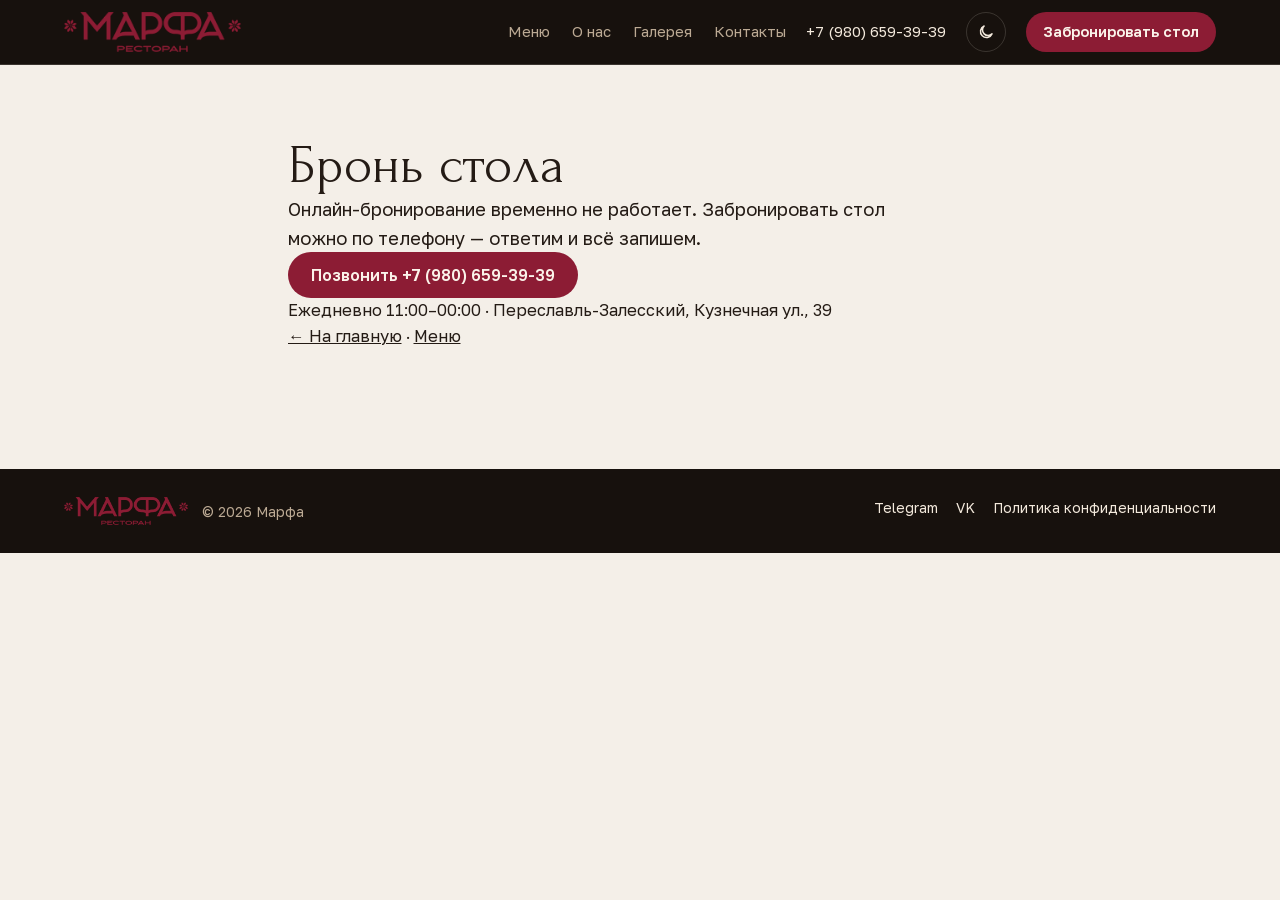
==== commit 2bb84220: "Главная: лёгкий логотип (55→5 КБ), фото шапки грузятся сразу Co-Authored-By: Claude Opus 5.5 <norepl" ====
--- a/booking/index.html
+++ b/booking/index.html
@@ -19,6 +19,7 @@
 <link rel="icon" type="image/png" sizes="32x32" href="/icons/favicon-32.png">
 <link rel="apple-touch-icon" href="/icons/apple-touch-icon.png">
 <link rel="preload" href="/static/fonts/Forum-cyrillic.woff2" as="font" type="font/woff2" crossorigin>
+<link rel="preload" href="/static/fonts/GolosText-cyrillic.woff2" as="font" type="font/woff2" crossorigin>
 <link rel="stylesheet" href="/static/fonts/fonts.css">
 <link rel="stylesheet" href="/static/site.css?v=1792269939">
 <script>try { const t = localStorage.getItem('marfa-theme'); if (t) document.documentElement.dataset.theme = t; } catch (e) {}</script>
@@ -26,7 +27,7 @@
 <body>
 <header class="top">
   <div class="wrap">
-    <a class="logo" href="/" aria-label="Ресторан Марфа — на главную"><img src="/static/img/logo-restoran-brand-96.png" srcset="/static/img/logo-restoran-brand-96.png 1x, /static/img/logo-restoran-brand-192.png 2x" alt="Ресторан Марфа" width="177" height="40"></a>
+    <a class="logo" href="/" aria-label="Ресторан Марфа — на главную"><img src="/static/img/logo-restoran-brand-96.png" alt="Ресторан Марфа" width="177" height="40"></a>
     <nav class="nav" aria-label="Разделы">
 <a href="/menu">Меню</a>      <a href="/#about">О нас</a>
       <a href="/#gallery">Галерея</a>
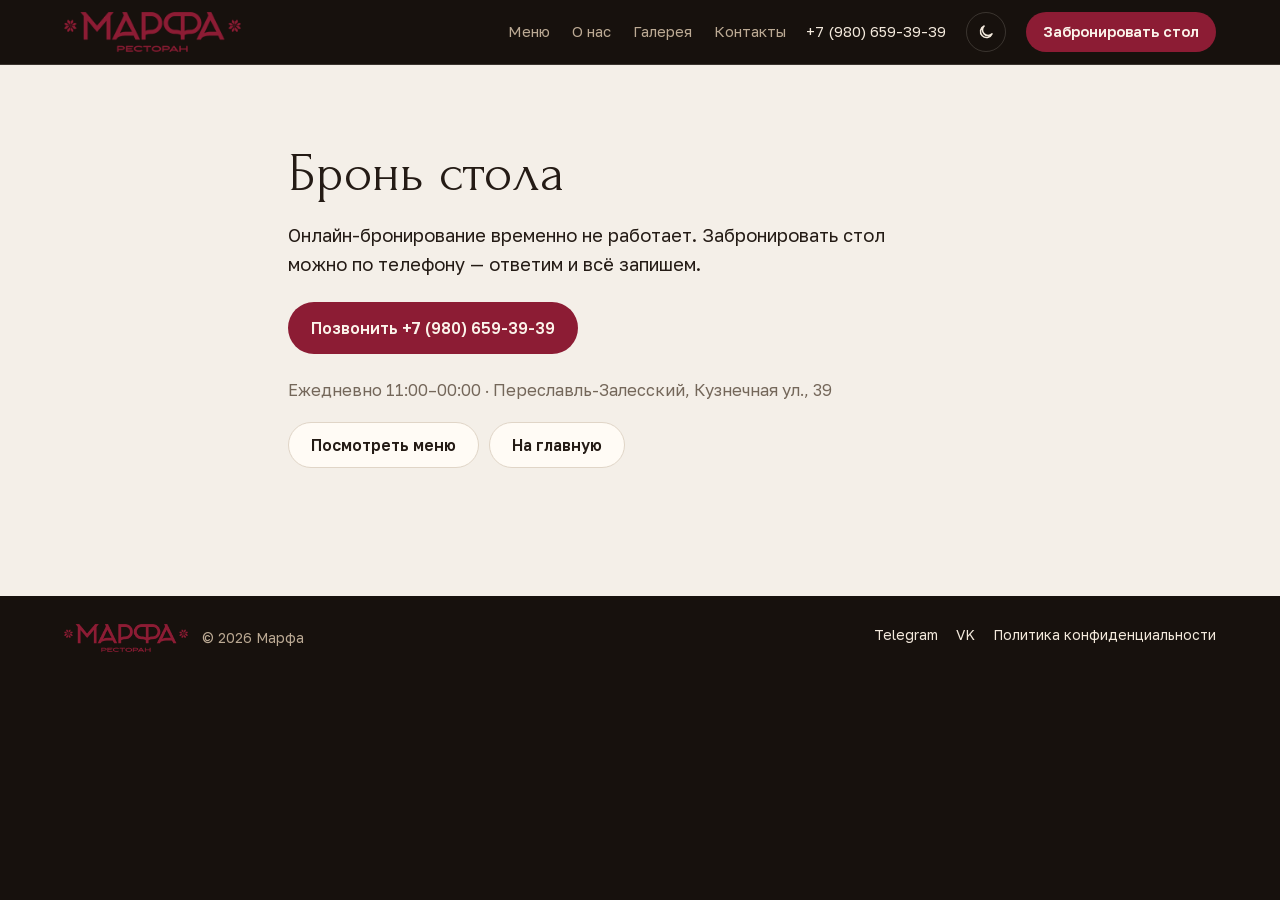
==== commit 3bd281b0: "Галерея без пустых клеток, удобный подвал на телефоне, аккуратная страница брони, без светлой полосы" ====
--- a/booking/index.html
+++ b/booking/index.html
@@ -21,7 +21,7 @@
 <link rel="preload" href="/static/fonts/Forum-cyrillic.woff2" as="font" type="font/woff2" crossorigin>
 <link rel="preload" href="/static/fonts/GolosText-cyrillic.woff2" as="font" type="font/woff2" crossorigin>
 <link rel="stylesheet" href="/static/fonts/fonts.css">
-<link rel="stylesheet" href="/static/site.css?v=1792269939">
+<link rel="stylesheet" href="/static/site.css?v=1794163161">
 <script>try { const t = localStorage.getItem('marfa-theme'); if (t) document.documentElement.dataset.theme = t; } catch (e) {}</script>
 </head>
 <body>
@@ -29,7 +29,7 @@
   <div class="wrap">
     <a class="logo" href="/" aria-label="Ресторан Марфа — на главную"><img src="/static/img/logo-restoran-brand-96.png" alt="Ресторан Марфа" width="177" height="40"></a>
     <nav class="nav" aria-label="Разделы">
-<a href="/menu">Меню</a>      <a href="/#about">О нас</a>
+<a href="/menu/">Меню</a>      <a href="/#about">О нас</a>
       <a href="/#gallery">Галерея</a>
       <a href="/#contacts">Контакты</a>
     </nav>
@@ -38,21 +38,21 @@
       <svg class="i-sun" viewBox="0 0 24 24" width="18" height="18" aria-hidden="true"><circle cx="12" cy="12" r="4.5" fill="none" stroke="currentColor" stroke-width="2"/><path d="M12 2v2.5M12 19.5V22M2 12h2.5M19.5 12H22M4.9 4.9l1.8 1.8M17.3 17.3l1.8 1.8M4.9 19.1l1.8-1.8M17.3 6.7l1.8-1.8" stroke="currentColor" stroke-width="2" stroke-linecap="round"/></svg>
       <svg class="i-moon" viewBox="0 0 24 24" width="18" height="18" aria-hidden="true"><path d="M20 14.5A8 8 0 1 1 9.5 4a6.5 6.5 0 0 0 10.5 10.5z" fill="none" stroke="currentColor" stroke-width="2" stroke-linejoin="round"/></svg>
     </button>
-    <a class="btn btn-brand" href="/booking"><span class="b-long">Забронировать стол</span><span class="b-short">Бронь стола</span></a>
+    <a class="btn btn-brand" href="/booking/"><span class="b-long">Забронировать стол</span><span class="b-short">Бронь стола</span></a>
   </div>
   <nav class="subnav" aria-label="Разделы">
-<a href="/menu">Меню</a>    <a href="/#about">О нас</a>
+<a href="/menu/">Меню</a>    <a href="/#about">О нас</a>
     <a href="/#gallery">Галерея</a>
     <a href="/#contacts">Контакты</a>
     <a href="tel:+79806593939">Позвонить</a>
   </nav>
 </header>
-<main class="wrap page"><div style="max-width:640px;padding:24px 0 48px">
-<h1>Бронь стола</h1>
-<p style="font-size:1.15em">Онлайн-бронирование временно не работает. Забронировать стол можно по телефону — ответим и всё запишем.</p>
-<p><a class="btn btn-brand" href="tel:+79806593939">Позвонить +7 (980) 659-39-39</a></p>
-<p>Ежедневно 11:00–00:00 · Переславль-Залесский, Кузнечная ул., 39</p>
-<p><a href="/">← На главную</a> · <a href="/menu">Меню</a></p>
+<main class="wrap page"><div style="max-width:640px;padding:32px 0 56px;display:grid;gap:18px;justify-items:start">
+<h1 style="margin:0">Бронь стола</h1>
+<p style="font-size:1.15em;margin:0">Онлайн-бронирование временно не работает. Забронировать стол можно по телефону — ответим и всё запишем.</p>
+<a class="btn btn-brand" href="tel:+79806593939" style="min-height:52px;margin-block:6px">Позвонить +7 (980) 659-39-39</a>
+<p style="margin:0;color:var(--muted)">Ежедневно 11:00–00:00 · Переславль-Залесский, Кузнечная ул., 39</p>
+<p style="margin:0;display:flex;gap:10px;flex-wrap:wrap"><a class="btn btn-line" href="/menu/">Посмотреть меню</a><a class="btn btn-line" href="/">На главную</a></p>
 </div></main>
 <script>
   // Светлая / тёмная тема: выбор хранится на устройстве (общий с кабинетом), без выбора — как в системе
@@ -97,14 +97,14 @@
     const p = new URLSearchParams(tags || {});
     if (src) p.set('src', src);
     if (![...p].length) return;
-    document.querySelectorAll('a[href="/booking"]').forEach(a => { a.href = '/booking?' + p; });
+    document.querySelectorAll('a[href="/booking/"]').forEach(a => { a.href = '/booking?' + p; });
   })();
 </script>
 <footer class="foot">
   <div class="wrap">
     <span class="foot-brand"><img src="/static/img/logo-restoran-brand-96.png" alt="Ресторан Марфа" width="124" height="28" loading="lazy">© 2026 Марфа</span>
     <nav aria-label="Ссылки">
-<a href="https://t.me/marfa_pz" rel="noopener" target="_blank">Telegram</a><a href="https://vk.ru/marfa_pz" rel="noopener" target="_blank">VK</a>      <a href="/privacy">Политика конфиденциальности</a>
+<a href="https://t.me/marfa_pz" rel="noopener" target="_blank">Telegram</a><a href="https://vk.ru/marfa_pz" rel="noopener" target="_blank">VK</a>      <a href="/privacy/">Политика конфиденциальности</a>
     </nav>
   </div>
 </footer>
--- a/static/site.css
+++ b/static/site.css
@@ -19,6 +19,8 @@
 
 *, *::before, *::after { box-sizing: border-box; }
 html { -webkit-text-size-adjust: 100%; scroll-behavior: smooth; scroll-padding-top: 5rem; }
+/* Под коротким контентом (бронь, 404) и при «оттягивании» страницы — цвет шапки и подвала, а не светлая полоса */
+html:has(> body > .foot) { background: var(--ink); }
 body { margin: 0; background: var(--bg); color: var(--fg); font-family: var(--font-body); font-size: 16px; line-height: 1.55; }
 img { max-width: 100%; display: block; }
 [hidden] { display: none !important; }
@@ -113,9 +115,11 @@
 @media (max-width: 56rem) { .about { grid-template-columns: 1fr; } .about figure { aspect-ratio: 4 / 3; } }
 
 /* Галерея */
-.gallery { display: grid; grid-template-columns: repeat(4, minmax(0, 1fr)); grid-auto-rows: 15rem; gap: 12px; }
+.gallery { display: grid; grid-template-columns: repeat(4, minmax(0, 1fr)); grid-auto-rows: 15rem; gap: 12px; grid-auto-flow: dense; }
 .gallery figure { margin: 0; overflow: hidden; border-radius: var(--r); background: var(--sunk); position: relative; }
 .gallery figure:nth-child(6n + 1) { grid-column: span 2; grid-row: span 2; }
+/* Следующие крупные — широкие в одну строку: 8 фото ровно заполняют сетку без пустых клеток (и на 4, и на 2 колонки) */
+.gallery figure:nth-child(6n + 1):not(:first-child) { grid-row: span 1; }
 .gallery img { width: 100%; height: 100%; object-fit: cover; }
 .gallery figcaption { position: absolute; left: 0; right: 0; bottom: 0; padding: 24px 12px 10px; font-size: 13.5px; color: #f3e9dc;
   background: linear-gradient(transparent, rgba(0, 0, 0, .55)); }
@@ -180,6 +184,9 @@
 .foot .wrap { display: flex; justify-content: space-between; gap: 14px 28px; flex-wrap: wrap; padding-block: 28px; }
 .foot a { color: var(--ink-fg); text-decoration: none; }
 .foot nav { display: flex; gap: 18px; flex-wrap: wrap; }
+/* Ссылки подвала — удобная зона нажатия на телефоне (≥44px), без изменения вида */
+.foot nav { margin-block: -11px; }
+.foot nav a { display: inline-block; padding-block: 11px; }
 .foot .legal { flex-basis: 100%; order: 3; font-size: 12.5px; max-width: 70ch; opacity: .85; }
 .foot-brand { display: inline-flex; align-items: center; gap: 14px; flex-wrap: wrap; }
 .foot-brand img { height: 28px; width: auto; }
